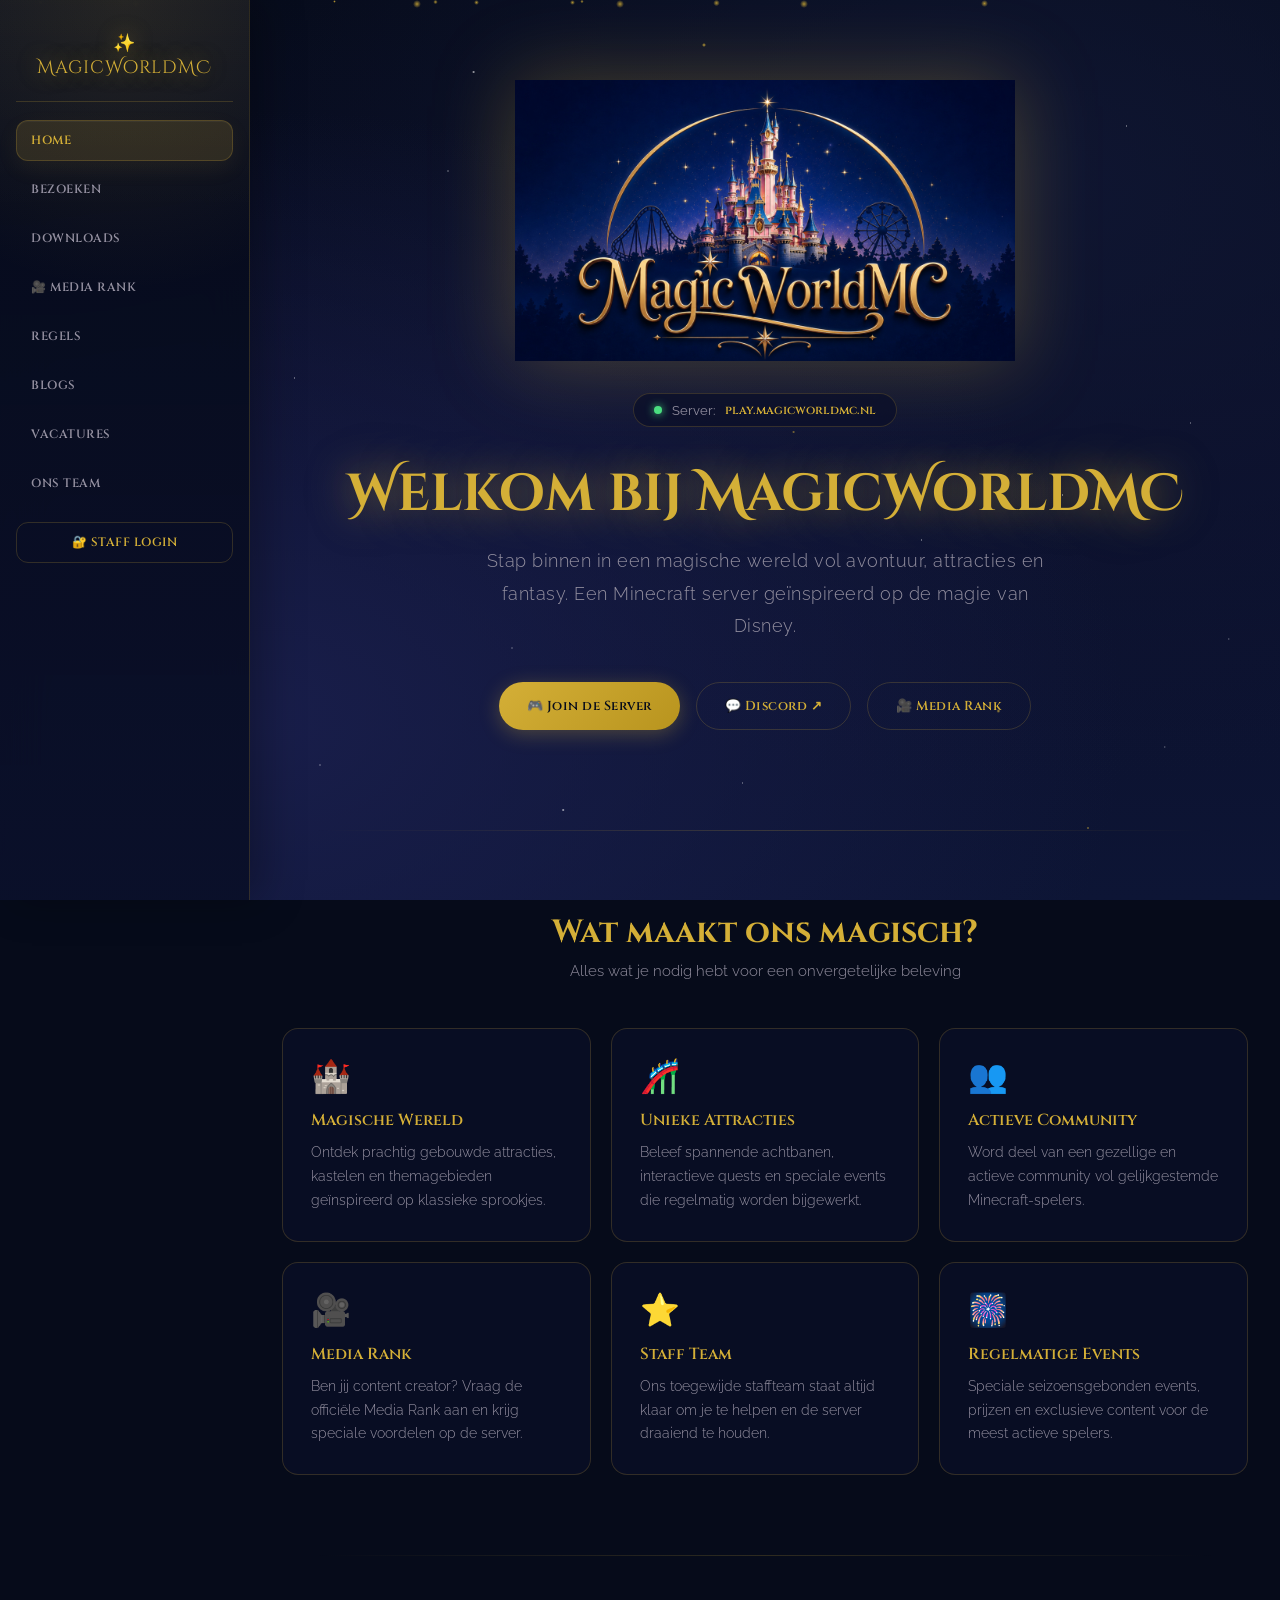
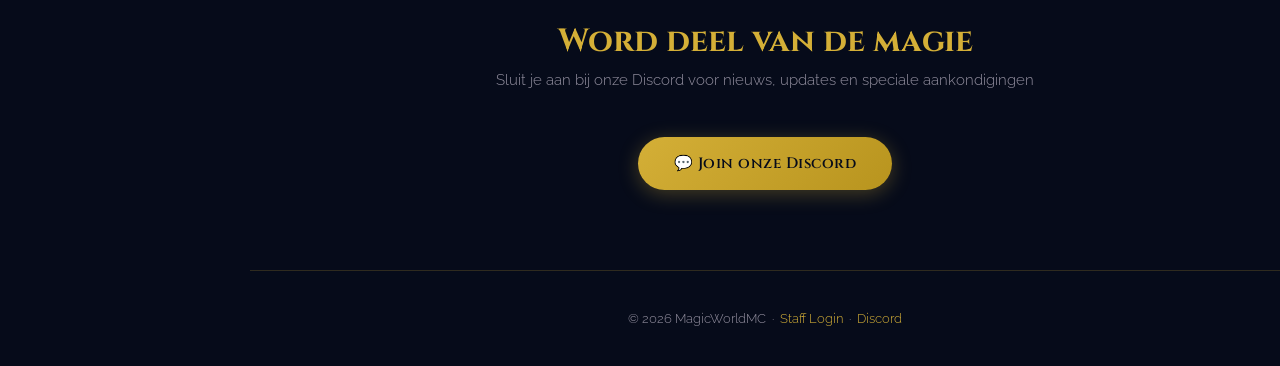
==== index.html @ 46f00611 "Add files via upload" ====
<!DOCTYPE html>
<html lang="nl">
<head>
<meta charset="UTF-8">
<meta name="viewport" content="width=device-width, initial-scale=1.0">
<title>MagicWorldMC | Home</title>
<link rel="preconnect" href="https://fonts.googleapis.com">
<link rel="preconnect" href="https://fonts.gstatic.com" crossorigin>
<link href="https://fonts.googleapis.com/css2?family=Cinzel:wght@400;600;700&family=Cinzel+Decorative:wght@700&family=Raleway:wght@300;400;500&display=swap" rel="stylesheet">
<link rel="stylesheet" href="style.css">
</head>
<body>

<div class="stars-bg"></div>

<!-- Sparkles -->
<div class="sparkle-container" id="sparkles"></div>

<!-- NAVBAR -->
<nav class="navbar">
  <div class="logo">✨ MagicWorldMC</div>
  <div class="menu-toggle" onclick="toggleMenu()">☰</div>
  <div class="nav-links" id="menu">
    <a href="index.html" class="active">Home</a>
    <a href="bezoeken.html">Bezoeken</a>
    <a href="downloads.html">Downloads</a>
    <a href="ranks.html">🎥 Media Rank</a>
    <a href="regels.html">Regels</a>
    <a href="blogs.html">Blogs</a>
    <a href="vacatures.html">Vacatures</a>
    <a href="team.html">Ons Team</a>
    <a href="login.html" class="nav-login">🔐 Staff Login</a>
  </div>
</nav>

<!-- HERO -->
<section class="hero">
  <img src="Ontwerp_zonder_titel__31_.jpg" alt="MagicWorldMC Logo" class="hero-logo" onerror="this.style.display='none'">

  <div class="server-badge">
    <div class="dot"></div>
    Server: <span class="ip">play.magicworldmc.nl</span>
  </div>

  <h1>Welkom bij MagicWorldMC</h1>
  <p>Stap binnen in een magische wereld vol avontuur, attracties en fantasy. Een Minecraft server geïnspireerd op de magie van Disney.</p>

  <div class="hero-btns">
    <a href="bezoeken.html" class="btn btn-primary">🎮 Join de Server</a>
    <a href="https://discord.gg/GzgAQgMwMc" target="_blank" class="btn btn-outline">💬 Discord ↗</a>
    <a href="ranks.html" class="btn btn-outline">🎥 Media Rank</a>
  </div>
</section>

<div class="divider"></div>

<!-- FEATURES SECTION -->
<section class="section">
  <p class="section-title">Wat maakt ons magisch?</p>
  <p class="section-sub">Alles wat je nodig hebt voor een onvergetelijke beleving</p>

  <div class="cards">
    <div class="card">
      <div class="card-icon">🏰</div>
      <h3>Magische Wereld</h3>
      <p>Ontdek prachtig gebouwde attracties, kastelen en themagebieden geïnspireerd op klassieke sprookjes.</p>
    </div>
    <div class="card">
      <div class="card-icon">🎢</div>
      <h3>Unieke Attracties</h3>
      <p>Beleef spannende achtbanen, interactieve quests en speciale events die regelmatig worden bijgewerkt.</p>
    </div>
    <div class="card">
      <div class="card-icon">👥</div>
      <h3>Actieve Community</h3>
      <p>Word deel van een gezellige en actieve community vol gelijkgestemde Minecraft-spelers.</p>
    </div>
    <div class="card">
      <div class="card-icon">🎥</div>
      <h3>Media Rank</h3>
      <p>Ben jij content creator? Vraag de officiële Media Rank aan en krijg speciale voordelen op de server.</p>
    </div>
    <div class="card">
      <div class="card-icon">⭐</div>
      <h3>Staff Team</h3>
      <p>Ons toegewijde staffteam staat altijd klaar om je te helpen en de server draaiend te houden.</p>
    </div>
    <div class="card">
      <div class="card-icon">🎆</div>
      <h3>Regelmatige Events</h3>
      <p>Speciale seizoensgebonden events, prijzen en exclusieve content voor de meest actieve spelers.</p>
    </div>
  </div>
</section>

<!-- DISCORD CTA -->
<div class="divider"></div>
<section class="section" style="text-align:center; padding-top: 64px; padding-bottom: 80px;">
  <p class="section-title">Word deel van de magie</p>
  <p class="section-sub">Sluit je aan bij onze Discord voor nieuws, updates en speciale aankondigingen</p>
  <a href="https://discord.gg/GzgAQgMwMc" target="_blank" class="btn btn-primary" style="font-size:15px; padding: 16px 36px;">
    💬 Join onze Discord
  </a>
</section>

<footer>
  <p>© 2026 MagicWorldMC &nbsp;·&nbsp; <a href="login.html">Staff Login</a> &nbsp;·&nbsp; <a href="https://discord.gg/GzgAQgMwMc" target="_blank">Discord</a></p>
</footer>

<script>
function toggleMenu() {
  document.getElementById('menu').classList.toggle('active');
}

// Sparkle generator
(function() {
  const container = document.getElementById('sparkles');
  for (let i = 0; i < 12; i++) {
    const s = document.createElement('div');
    s.className = 'sparkle';
    const size = Math.random() * 6 + 2;
    s.style.cssText = `
      width: ${size}px;
      height: ${size}px;
      left: ${Math.random() * 100}%;
      animation-duration: ${Math.random() * 12 + 8}s;
      animation-delay: ${Math.random() * 8}s;
    `;
    container.appendChild(s);
  }
})();
</script>
</body>
</html>
---- style.css ----
/* ===== RESET ===== */
*, *::before, *::after { margin: 0; padding: 0; box-sizing: border-box; }

/* ===== FONTS ===== */
@import url('https://fonts.googleapis.com/css2?family=Cinzel:wght@400;600;700&family=Cinzel+Decorative:wght@700&family=Raleway:wght@300;400;500&display=swap');

/* ===== ROOT TOKENS ===== */
:root {
  --gold: #d4af37;
  --gold-bright: #ffd700;
  --gold-dim: rgba(212,175,55,0.15);
  --dark-1: #060b1a;
  --dark-2: #0b0f2a;
  --dark-3: #111836;
  --glass: rgba(10,15,40,0.7);
  --glass-border: rgba(212,175,55,0.2);
  --text: #e8e4d8;
  --text-dim: #9490a0;
  --radius: 16px;
  --radius-sm: 8px;
  --transition: 0.3s cubic-bezier(.4,0,.2,1);
}

/* ===== BASE ===== */
html { scroll-behavior: smooth; }

body {
  font-family: 'Raleway', sans-serif;
  background: var(--dark-1);
  color: var(--text);
  min-height: 100vh;
  overflow-x: hidden;
}

/* ===== STARFIELD BACKGROUND ===== */
.stars-bg {
  position: fixed;
  inset: 0;
  z-index: 0;
  background:
    radial-gradient(ellipse at 20% 80%, rgba(26,31,77,0.9) 0%, transparent 60%),
    radial-gradient(ellipse at 80% 20%, rgba(17,24,54,0.8) 0%, transparent 60%),
    linear-gradient(180deg, var(--dark-1) 0%, var(--dark-2) 50%, #0d1535 100%);
  pointer-events: none;
}

/* Generated star dots */
.stars-bg::before {
  content: '';
  position: absolute;
  inset: 0;
  background-image:
    radial-gradient(1px 1px at 10% 15%, rgba(255,255,255,0.9) 0%, transparent 100%),
    radial-gradient(1px 1px at 23% 42%, rgba(255,255,255,0.7) 0%, transparent 100%),
    radial-gradient(1.5px 1.5px at 37% 8%, rgba(255,255,255,0.8) 0%, transparent 100%),
    radial-gradient(1px 1px at 51% 66%, rgba(255,255,255,0.6) 0%, transparent 100%),
    radial-gradient(1px 1px at 67% 31%, rgba(255,255,255,0.9) 0%, transparent 100%),
    radial-gradient(2px 2px at 78% 79%, rgba(212,175,55,0.8) 0%, transparent 100%),
    radial-gradient(1px 1px at 88% 14%, rgba(255,255,255,0.7) 0%, transparent 100%),
    radial-gradient(1px 1px at 5% 58%, rgba(255,255,255,0.5) 0%, transparent 100%),
    radial-gradient(1.5px 1.5px at 44% 90%, rgba(255,255,255,0.8) 0%, transparent 100%),
    radial-gradient(1px 1px at 93% 47%, rgba(255,255,255,0.6) 0%, transparent 100%),
    radial-gradient(1px 1px at 16% 74%, rgba(212,175,55,0.6) 0%, transparent 100%),
    radial-gradient(2px 2px at 60% 22%, rgba(255,255,255,0.9) 0%, transparent 100%),
    radial-gradient(1px 1px at 32% 53%, rgba(255,255,255,0.5) 0%, transparent 100%),
    radial-gradient(1px 1px at 72% 60%, rgba(255,255,255,0.7) 0%, transparent 100%),
    radial-gradient(1.5px 1.5px at 85% 92%, rgba(212,175,55,0.7) 0%, transparent 100%),
    radial-gradient(1px 1px at 48% 37%, rgba(255,255,255,0.8) 0%, transparent 100%),
    radial-gradient(1px 1px at 3% 28%, rgba(255,255,255,0.6) 0%, transparent 100%),
    radial-gradient(1px 1px at 96% 71%, rgba(255,255,255,0.5) 0%, transparent 100%),
    radial-gradient(2px 2px at 55% 5%, rgba(212,175,55,0.9) 0%, transparent 100%),
    radial-gradient(1px 1px at 25% 85%, rgba(255,255,255,0.7) 0%, transparent 100%);
  animation: twinkle 8s ease-in-out infinite alternate;
}

.stars-bg::after {
  content: '';
  position: absolute;
  inset: 0;
  background-image:
    radial-gradient(1px 1px at 18% 35%, rgba(255,255,255,0.8) 0%, transparent 100%),
    radial-gradient(1px 1px at 40% 72%, rgba(255,255,255,0.6) 0%, transparent 100%),
    radial-gradient(1.5px 1.5px at 62% 48%, rgba(212,175,55,0.7) 0%, transparent 100%),
    radial-gradient(1px 1px at 79% 10%, rgba(255,255,255,0.9) 0%, transparent 100%),
    radial-gradient(1px 1px at 91% 83%, rgba(255,255,255,0.5) 0%, transparent 100%),
    radial-gradient(2px 2px at 7% 91%, rgba(212,175,55,0.8) 0%, transparent 100%),
    radial-gradient(1px 1px at 35% 19%, rgba(255,255,255,0.7) 0%, transparent 100%),
    radial-gradient(1px 1px at 58% 87%, rgba(255,255,255,0.6) 0%, transparent 100%),
    radial-gradient(1px 1px at 83% 55%, rgba(255,255,255,0.8) 0%, transparent 100%),
    radial-gradient(1.5px 1.5px at 12% 67%, rgba(212,175,55,0.6) 0%, transparent 100%);
  animation: twinkle 12s ease-in-out infinite alternate-reverse;
}

@keyframes twinkle {
  0%   { opacity: 0.6; }
  50%  { opacity: 1; }
  100% { opacity: 0.4; }
}

/* ===== NAVBAR ===== */
.navbar {
  position: sticky;
  top: 0;
  z-index: 100;
  display: flex;
  justify-content: space-between;
  align-items: center;
  padding: 0 24px;
  height: 64px;
  background: rgba(6,11,26,0.85);
  backdrop-filter: blur(20px);
  border-bottom: 1px solid var(--glass-border);
}

.logo {
  font-family: 'Cinzel Decorative', serif;
  font-size: 18px;
  color: var(--gold);
  text-shadow: 0 0 20px rgba(212,175,55,0.5);
  letter-spacing: 1px;
  white-space: nowrap;
}

.nav-links {
  display: flex;
  gap: 4px;
  align-items: center;
}

.nav-links a {
  color: var(--text-dim);
  text-decoration: none;
  font-family: 'Cinzel', serif;
  font-size: 11px;
  font-weight: 600;
  letter-spacing: 0.5px;
  text-transform: uppercase;
  padding: 6px 10px;
  border-radius: var(--radius-sm);
  transition: var(--transition);
}

.nav-links a:hover,
.nav-links a.active {
  color: var(--gold);
  background: var(--gold-dim);
}

.nav-links a.nav-login {
  color: var(--gold);
  border: 1px solid var(--glass-border);
  margin-left: 8px;
}

.nav-links a.nav-login:hover {
  background: var(--gold);
  color: var(--dark-1);
  border-color: var(--gold);
}

.menu-toggle {
  display: none;
  font-size: 22px;
  color: var(--gold);
  cursor: pointer;
  padding: 4px 8px;
  border-radius: var(--radius-sm);
  transition: var(--transition);
}

.menu-toggle:hover { background: var(--gold-dim); }

/* ===== RESPONSIVE MENU ===== */
@media (max-width: 900px) {
  .menu-toggle { display: block; }
  .nav-links {
    display: none;
    position: absolute;
    top: 64px;
    right: 0;
    left: 0;
    background: rgba(6,11,26,0.97);
    backdrop-filter: blur(20px);
    flex-direction: column;
    padding: 16px;
    border-bottom: 1px solid var(--glass-border);
    gap: 4px;
  }
  .nav-links.active { display: flex; }
  .nav-links a { width: 100%; padding: 10px 14px; }
  .nav-links a.nav-login { margin-left: 0; }
}

/* ===== HERO ===== */
.hero {
  position: relative;
  z-index: 1;
  display: flex;
  flex-direction: column;
  align-items: center;
  justify-content: center;
  text-align: center;
  padding: 80px 24px 100px;
  min-height: 85vh;
}

.hero-logo {
  width: min(500px, 90vw);
  margin-bottom: 32px;
  filter: drop-shadow(0 0 40px rgba(212,175,55,0.3));
  animation: heroFloat 5s ease-in-out infinite;
}

@keyframes heroFloat {
  0%,100% { transform: translateY(0); }
  50%      { transform: translateY(-12px); }
}

.hero h1 {
  font-family: 'Cinzel Decorative', serif;
  font-size: clamp(28px, 5vw, 52px);
  color: var(--gold);
  text-shadow: 0 0 40px rgba(212,175,55,0.6), 0 0 80px rgba(212,175,55,0.2);
  margin-bottom: 16px;
  animation: glow 3s ease-in-out infinite alternate;
}

@keyframes glow {
  from { text-shadow: 0 0 20px rgba(212,175,55,0.4); }
  to   { text-shadow: 0 0 50px rgba(212,175,55,0.9), 0 0 100px rgba(212,175,55,0.3); }
}

.hero p {
  font-size: clamp(15px, 2vw, 18px);
  color: var(--text-dim);
  max-width: 580px;
  line-height: 1.8;
  margin-bottom: 40px;
  font-weight: 300;
  letter-spacing: 0.5px;
}

.hero-btns {
  display: flex;
  flex-wrap: wrap;
  gap: 16px;
  justify-content: center;
}

/* ===== SERVER INFO BADGE ===== */
.server-badge {
  display: inline-flex;
  align-items: center;
  gap: 10px;
  background: var(--glass);
  border: 1px solid var(--glass-border);
  border-radius: 50px;
  padding: 8px 20px;
  font-size: 13px;
  color: var(--text-dim);
  margin-bottom: 32px;
  backdrop-filter: blur(10px);
}

.server-badge .dot {
  width: 8px;
  height: 8px;
  border-radius: 50%;
  background: #4ade80;
  box-shadow: 0 0 8px #4ade80;
  animation: pulse 2s infinite;
}

@keyframes pulse {
  0%,100% { opacity: 1; }
  50%      { opacity: 0.4; }
}

.server-badge .ip {
  color: var(--gold);
  font-family: 'Cinzel', serif;
  font-size: 12px;
  font-weight: 600;
}

/* ===== BUTTONS ===== */
.btn {
  display: inline-flex;
  align-items: center;
  gap: 8px;
  padding: 14px 28px;
  border-radius: 50px;
  font-family: 'Cinzel', serif;
  font-size: 13px;
  font-weight: 600;
  letter-spacing: 0.5px;
  text-decoration: none;
  cursor: pointer;
  border: none;
  transition: var(--transition);
}

.btn-primary {
  background: linear-gradient(135deg, var(--gold), #b8941e);
  color: var(--dark-1);
  box-shadow: 0 4px 20px rgba(212,175,55,0.3);
}

.btn-primary:hover {
  transform: translateY(-2px);
  box-shadow: 0 8px 30px rgba(212,175,55,0.5);
  background: linear-gradient(135deg, var(--gold-bright), var(--gold));
}

.btn-outline {
  background: transparent;
  color: var(--gold);
  border: 1.5px solid var(--glass-border);
}

.btn-outline:hover {
  border-color: var(--gold);
  background: var(--gold-dim);
  transform: translateY(-2px);
}

/* ===== SECTIONS ===== */
.section {
  position: relative;
  z-index: 1;
  padding: 80px 24px;
  max-width: 1100px;
  margin: 0 auto;
}

.section-title {
  font-family: 'Cinzel', serif;
  font-size: clamp(22px, 3vw, 32px);
  color: var(--gold);
  text-align: center;
  margin-bottom: 8px;
  font-weight: 700;
}

.section-sub {
  text-align: center;
  color: var(--text-dim);
  font-size: 15px;
  margin-bottom: 48px;
  font-weight: 300;
}

/* ===== CARDS ===== */
.cards {
  display: grid;
  grid-template-columns: repeat(auto-fit, minmax(260px, 1fr));
  gap: 20px;
}

.card {
  background: var(--glass);
  border: 1px solid var(--glass-border);
  border-radius: var(--radius);
  padding: 28px;
  transition: var(--transition);
  backdrop-filter: blur(10px);
}

.card:hover {
  border-color: rgba(212,175,55,0.4);
  box-shadow: 0 8px 32px rgba(212,175,55,0.1);
  transform: translateY(-4px);
}

.card-icon {
  font-size: 32px;
  margin-bottom: 14px;
}

.card h3 {
  font-family: 'Cinzel', serif;
  font-size: 16px;
  color: var(--gold);
  margin-bottom: 10px;
  font-weight: 600;
}

.card p {
  color: var(--text-dim);
  font-size: 14px;
  line-height: 1.7;
  font-weight: 300;
}

/* ===== DIVIDER ===== */
.divider {
  position: relative;
  z-index: 1;
  text-align: center;
  padding: 0 24px;
}

.divider::before {
  content: '';
  display: block;
  height: 1px;
  background: linear-gradient(90deg, transparent, var(--glass-border), transparent);
  margin: 0 auto;
  max-width: 900px;
}

/* ===== FOOTER ===== */
footer {
  position: relative;
  z-index: 1;
  text-align: center;
  padding: 40px 24px;
  border-top: 1px solid var(--glass-border);
  color: var(--text-dim);
  font-size: 13px;
  font-weight: 300;
}

footer a { color: var(--gold); text-decoration: none; }

/* ===== PAGE HEADER (inner pages) ===== */
.page-header {
  position: relative;
  z-index: 1;
  text-align: center;
  padding: 72px 24px 48px;
}

.page-header h1 {
  font-family: 'Cinzel', serif;
  font-size: clamp(26px, 4vw, 42px);
  color: var(--gold);
  margin-bottom: 12px;
  animation: glow 3s ease-in-out infinite alternate;
}

.page-header p {
  color: var(--text-dim);
  max-width: 600px;
  margin: 0 auto;
  line-height: 1.8;
  font-weight: 300;
}

/* ===== FORMS ===== */
.form-wrapper {
  background: var(--glass);
  border: 1px solid var(--glass-border);
  border-radius: var(--radius);
  padding: 40px;
  max-width: 700px;
  margin: 0 auto;
  backdrop-filter: blur(10px);
}

.form-group {
  margin-bottom: 22px;
}

.form-group label {
  display: block;
  font-family: 'Cinzel', serif;
  font-size: 12px;
  font-weight: 600;
  letter-spacing: 0.5px;
  color: var(--gold);
  margin-bottom: 8px;
  text-transform: uppercase;
}

.form-group label .req {
  color: #f87171;
  margin-left: 4px;
}

.form-group input,
.form-group select,
.form-group textarea {
  width: 100%;
  background: rgba(255,255,255,0.04);
  border: 1px solid var(--glass-border);
  border-radius: var(--radius-sm);
  padding: 12px 16px;
  color: var(--text);
  font-family: 'Raleway', sans-serif;
  font-size: 14px;
  transition: var(--transition);
  outline: none;
  -webkit-appearance: none;
}

.form-group input:focus,
.form-group select:focus,
.form-group textarea:focus {
  border-color: var(--gold);
  background: rgba(212,175,55,0.05);
  box-shadow: 0 0 0 3px rgba(212,175,55,0.1);
}

.form-group select option { background: var(--dark-2); color: white; }

.form-group textarea { resize: vertical; min-height: 120px; }

.form-section-title {
  font-family: 'Cinzel', serif;
  font-size: 14px;
  color: var(--gold);
  border-bottom: 1px solid var(--glass-border);
  padding-bottom: 10px;
  margin: 32px 0 20px;
  font-weight: 600;
}

.form-note {
  background: rgba(212,175,55,0.07);
  border-left: 3px solid var(--gold);
  border-radius: 0 var(--radius-sm) var(--radius-sm) 0;
  padding: 14px 18px;
  font-size: 13px;
  color: var(--text-dim);
  margin-bottom: 24px;
  line-height: 1.7;
}

.form-submit {
  text-align: center;
  margin-top: 32px;
}

/* Alert / success */
.alert {
  padding: 14px 20px;
  border-radius: var(--radius-sm);
  font-size: 14px;
  margin-bottom: 20px;
  display: none;
}

.alert.success {
  background: rgba(74,222,128,0.1);
  border: 1px solid rgba(74,222,128,0.3);
  color: #4ade80;
  display: block;
}

.alert.error {
  background: rgba(248,113,113,0.1);
  border: 1px solid rgba(248,113,113,0.3);
  color: #f87171;
  display: block;
}

/* ===== LOGIN PAGE ===== */
.login-page-wrapper {
  position: relative;
  z-index: 1;
  min-height: calc(100vh - 64px);
  display: flex;
  align-items: center;
  justify-content: center;
  padding: 40px 20px;
}

.login-box {
  background: var(--glass);
  border: 1px solid var(--glass-border);
  border-radius: var(--radius);
  padding: 48px 40px;
  width: 100%;
  max-width: 400px;
  backdrop-filter: blur(20px);
  text-align: center;
}

.login-box h2 {
  font-family: 'Cinzel Decorative', serif;
  font-size: 20px;
  color: var(--gold);
  margin-bottom: 8px;
  animation: glow 3s ease-in-out infinite alternate;
}

.login-box p {
  color: var(--text-dim);
  font-size: 13px;
  margin-bottom: 32px;
  font-weight: 300;
}

/* ===== DASHBOARD ===== */
.dashboard-wrapper {
  position: relative;
  z-index: 1;
  padding: 32px 24px;
  max-width: 1100px;
  margin: 0 auto;
}

.dashboard-header {
  display: flex;
  justify-content: space-between;
  align-items: center;
  margin-bottom: 32px;
  flex-wrap: wrap;
  gap: 16px;
}

.dashboard-title {
  font-family: 'Cinzel', serif;
  font-size: 24px;
  color: var(--gold);
  font-weight: 700;
}

.stat-grid {
  display: grid;
  grid-template-columns: repeat(auto-fit, minmax(200px, 1fr));
  gap: 16px;
  margin-bottom: 32px;
}

.stat-card {
  background: var(--glass);
  border: 1px solid var(--glass-border);
  border-radius: var(--radius);
  padding: 24px;
  text-align: center;
  backdrop-filter: blur(10px);
}

.stat-card .stat-num {
  font-family: 'Cinzel', serif;
  font-size: 36px;
  color: var(--gold);
  font-weight: 700;
}

.stat-card .stat-label {
  font-size: 12px;
  color: var(--text-dim);
  text-transform: uppercase;
  letter-spacing: 1px;
  margin-top: 4px;
}

.applications-table-wrap {
  background: var(--glass);
  border: 1px solid var(--glass-border);
  border-radius: var(--radius);
  overflow: hidden;
  backdrop-filter: blur(10px);
}

.table-head {
  display: flex;
  justify-content: space-between;
  align-items: center;
  padding: 20px 24px;
  border-bottom: 1px solid var(--glass-border);
  flex-wrap: wrap;
  gap: 12px;
}

.table-head h3 {
  font-family: 'Cinzel', serif;
  font-size: 16px;
  color: var(--gold);
  font-weight: 600;
}

.filter-tabs {
  display: flex;
  gap: 8px;
}

.filter-tab {
  padding: 6px 14px;
  border-radius: 50px;
  font-size: 12px;
  font-family: 'Cinzel', serif;
  font-weight: 600;
  cursor: pointer;
  border: 1px solid var(--glass-border);
  background: transparent;
  color: var(--text-dim);
  transition: var(--transition);
}

.filter-tab.active,
.filter-tab:hover {
  background: var(--gold-dim);
  color: var(--gold);
  border-color: rgba(212,175,55,0.3);
}

.application-row {
  padding: 20px 24px;
  border-bottom: 1px solid rgba(212,175,55,0.06);
  transition: var(--transition);
}

.application-row:last-child { border-bottom: none; }
.application-row:hover { background: rgba(212,175,55,0.03); }

.app-row-top {
  display: flex;
  justify-content: space-between;
  align-items: flex-start;
  gap: 16px;
  flex-wrap: wrap;
}

.app-name {
  font-family: 'Cinzel', serif;
  font-size: 15px;
  color: var(--text);
  font-weight: 600;
}

.app-mc {
  font-size: 12px;
  color: var(--gold);
  margin-top: 2px;
}

.app-date {
  font-size: 11px;
  color: var(--text-dim);
  white-space: nowrap;
}

.app-row-meta {
  display: flex;
  gap: 20px;
  margin-top: 8px;
  flex-wrap: wrap;
}

.app-meta-item {
  font-size: 12px;
  color: var(--text-dim);
}

.app-meta-item span {
  color: var(--text);
  font-weight: 500;
}

.app-platform {
  display: inline-flex;
  align-items: center;
  gap: 4px;
  background: var(--gold-dim);
  color: var(--gold);
  padding: 2px 10px;
  border-radius: 50px;
  font-size: 11px;
  font-weight: 600;
}

.app-motivatie {
  margin-top: 10px;
  font-size: 13px;
  color: var(--text-dim);
  line-height: 1.7;
  border-left: 2px solid var(--glass-border);
  padding-left: 12px;
}

.app-actions {
  display: flex;
  gap: 8px;
  margin-top: 14px;
  flex-wrap: wrap;
}

.badge {
  display: inline-flex;
  align-items: center;
  gap: 4px;
  padding: 4px 12px;
  border-radius: 50px;
  font-size: 11px;
  font-weight: 600;
  font-family: 'Cinzel', serif;
}

.badge-pending  { background: rgba(251,191,36,0.15); color: #fbbf24; border: 1px solid rgba(251,191,36,0.3); }
.badge-approved { background: rgba(74,222,128,0.15); color: #4ade80; border: 1px solid rgba(74,222,128,0.3); }
.badge-rejected { background: rgba(248,113,113,0.15); color: #f87171; border: 1px solid rgba(248,113,113,0.3); }

.btn-sm {
  padding: 6px 14px;
  border-radius: 50px;
  font-size: 11px;
  font-family: 'Cinzel', serif;
  font-weight: 600;
  cursor: pointer;
  border: 1px solid;
  transition: var(--transition);
}

.btn-approve {
  border-color: rgba(74,222,128,0.3);
  color: #4ade80;
  background: rgba(74,222,128,0.1);
}
.btn-approve:hover { background: rgba(74,222,128,0.2); }

.btn-reject {
  border-color: rgba(248,113,113,0.3);
  color: #f87171;
  background: rgba(248,113,113,0.1);
}
.btn-reject:hover { background: rgba(248,113,113,0.2); }

.empty-state {
  padding: 60px 24px;
  text-align: center;
  color: var(--text-dim);
  font-size: 14px;
}

/* ===== INFO BOX (ranks page) ===== */
.info-box {
  background: var(--glass);
  border: 1px solid var(--glass-border);
  border-radius: var(--radius);
  padding: 32px;
  margin-bottom: 20px;
  backdrop-filter: blur(10px);
  transition: var(--transition);
}

.info-box:hover {
  border-color: rgba(212,175,55,0.35);
  box-shadow: 0 8px 32px rgba(212,175,55,0.08);
}

.info-box h2 {
  font-family: 'Cinzel', serif;
  font-size: 18px;
  color: var(--gold);
  margin-bottom: 16px;
  font-weight: 600;
}

.info-box ul {
  list-style: none;
  padding: 0;
}

.info-box ul li {
  padding: 6px 0;
  font-size: 14px;
  color: var(--text-dim);
  border-bottom: 1px solid rgba(255,255,255,0.04);
  display: flex;
  align-items: flex-start;
  gap: 10px;
}

.info-box ul li:last-child { border-bottom: none; }

/* ===== BEZOEKEN PAGE ===== */
.info-highlight {
  text-align: center;
  background: linear-gradient(135deg, rgba(212,175,55,0.08), rgba(212,175,55,0.02));
  border: 1px solid var(--glass-border);
  border-radius: var(--radius);
  padding: 40px;
  margin-bottom: 32px;
}

.info-highlight .ip-display {
  font-family: 'Cinzel Decorative', serif;
  font-size: clamp(22px, 4vw, 36px);
  color: var(--gold);
  letter-spacing: 2px;
  margin: 12px 0;
  text-shadow: 0 0 30px rgba(212,175,55,0.4);
}

.copy-btn {
  display: inline-flex;
  align-items: center;
  gap: 6px;
  padding: 8px 18px;
  background: var(--gold-dim);
  border: 1px solid var(--glass-border);
  border-radius: 50px;
  color: var(--gold);
  font-size: 12px;
  font-family: 'Cinzel', serif;
  font-weight: 600;
  cursor: pointer;
  transition: var(--transition);
  margin-top: 10px;
}

.copy-btn:hover { background: rgba(212,175,55,0.2); }

/* ===== LOADING SPINNER ===== */
.spinner {
  display: inline-block;
  width: 16px;
  height: 16px;
  border: 2px solid rgba(212,175,55,0.3);
  border-top-color: var(--gold);
  border-radius: 50%;
  animation: spin 0.7s linear infinite;
  vertical-align: middle;
  margin-right: 6px;
}

@keyframes spin { to { transform: rotate(360deg); } }

/* ===== SPARKLE FLOATING ELEMENTS ===== */
.sparkle-container {
  position: fixed;
  inset: 0;
  z-index: 0;
  pointer-events: none;
  overflow: hidden;
}

.sparkle {
  position: absolute;
  border-radius: 50%;
  background: radial-gradient(circle, rgba(212,175,55,0.8) 0%, transparent 70%);
  animation: floatSparkle linear infinite;
}

@keyframes floatSparkle {
  0%   { transform: translateY(100vh) scale(0); opacity: 0; }
  10%  { opacity: 1; }
  90%  { opacity: 0.6; }
  100% { transform: translateY(-10vh) scale(1); opacity: 0; }
}

/* ===== UTILITY ===== */
.text-gold { color: var(--gold); }
.mt-8  { margin-top: 8px; }
.mt-16 { margin-top: 16px; }
.mt-32 { margin-top: 32px; }
.hidden { display: none !important; }

/* ===== SIDEBAR NAVIGATION OVERRIDE ===== */
/* Zet de navigatie links als zijbalk in plaats van bovenaan. */
body {
  padding-left: 250px;
}

.navbar {
  position: fixed;
  top: 0;
  left: 0;
  bottom: 0;
  width: 250px;
  height: 100vh;
  z-index: 100;
  display: flex;
  flex-direction: column;
  justify-content: flex-start;
  align-items: stretch;
  gap: 18px;
  padding: 22px 16px;
  background: linear-gradient(180deg, rgba(6,11,26,0.96), rgba(10,15,40,0.92));
  backdrop-filter: blur(22px);
  border-right: 1px solid var(--glass-border);
  border-bottom: none;
  box-shadow: 12px 0 40px rgba(0,0,0,0.28);
  overflow-y: auto;
  overflow-x: hidden;
}

.navbar::before {
  content: '';
  position: absolute;
  inset: 0;
  background:
    radial-gradient(circle at 50% 0%, rgba(212,175,55,0.12), transparent 32%),
    linear-gradient(180deg, rgba(255,255,255,0.03), transparent 24%);
  pointer-events: none;
}

.navbar > * {
  position: relative;
  z-index: 1;
}

.logo {
  display: block;
  width: 100%;
  padding: 10px 8px 20px;
  text-align: center;
  line-height: 1.35;
  white-space: normal;
  border-bottom: 1px solid var(--glass-border);
}

.nav-links {
  display: flex;
  flex-direction: column;
  align-items: stretch;
  width: 100%;
  gap: 8px;
}

.nav-links a {
  width: 100%;
  padding: 12px 14px;
  border-radius: 12px;
  font-size: 12px;
  line-height: 1.25;
  border: 1px solid transparent;
}

.nav-links a:hover,
.nav-links a.active {
  border-color: rgba(212,175,55,0.22);
  box-shadow: inset 0 1px 0 rgba(255,255,255,0.04), 0 8px 22px rgba(212,175,55,0.07);
}

.nav-links a.nav-login {
  margin-left: 0;
  margin-top: 10px;
  text-align: center;
  border-color: var(--glass-border);
}

.menu-toggle {
  display: none;
}

/* Meer ademruimte bij de content nu de navigatie links staat */
.page-header,
.hero,
.section,
.dashboard-wrapper,
.login-page-wrapper,
footer {
  padding-left: 32px;
  padding-right: 32px;
}

@media (max-width: 900px) {
  body {
    padding-left: 74px;
  }

  .navbar {
    width: 74px;
    padding: 18px 10px;
    transition: width 0.3s cubic-bezier(.4,0,.2,1), box-shadow 0.3s ease;
  }

  .navbar:has(.nav-links.active) {
    width: min(270px, 86vw);
    box-shadow: 16px 0 50px rgba(0,0,0,0.44);
  }

  .logo {
    font-size: 0;
    padding: 8px 0 16px;
  }

  .logo::before {
    content: '✨';
    font-size: 25px;
  }

  .navbar:has(.nav-links.active) .logo {
    font-size: 17px;
    padding: 10px 8px 20px;
  }

  .navbar:has(.nav-links.active) .logo::before {
    content: '';
    font-size: 0;
  }

  .menu-toggle {
    display: flex;
    align-items: center;
    justify-content: center;
    width: 48px;
    height: 44px;
    margin: 0 auto;
    border: 1px solid var(--glass-border);
    background: rgba(212,175,55,0.08);
  }

  .nav-links {
    display: flex;
    position: static;
    inset: auto;
    background: transparent;
    backdrop-filter: none;
    padding: 0;
    border-bottom: none;
    gap: 8px;
  }

  .nav-links a {
    min-height: 44px;
    padding: 12px 0;
    text-align: center;
    white-space: nowrap;
    overflow: hidden;
    color: transparent;
  }

  .nav-links a::first-letter {
    color: var(--text-dim);
  }

  .nav-links a.active::first-letter,
  .nav-links a:hover::first-letter {
    color: var(--gold);
  }

  .navbar:has(.nav-links.active) .nav-links a {
    padding: 12px 14px;
    text-align: left;
    color: var(--text-dim);
  }

  .navbar:has(.nav-links.active) .nav-links a:hover,
  .navbar:has(.nav-links.active) .nav-links a.active {
    color: var(--gold);
  }

  .navbar:has(.nav-links.active) .nav-links a.nav-login {
    text-align: center;
  }

  .page-header,
  .hero,
  .section,
  .dashboard-wrapper,
  .login-page-wrapper,
  footer {
    padding-left: 24px;
    padding-right: 24px;
  }
}

@media (max-width: 520px) {
  body {
    padding-left: 64px;
  }

  .navbar {
    width: 64px;
    padding-left: 8px;
    padding-right: 8px;
  }

  .menu-toggle {
    width: 44px;
  }

  .navbar:has(.nav-links.active) {
    width: min(265px, 88vw);
  }
}
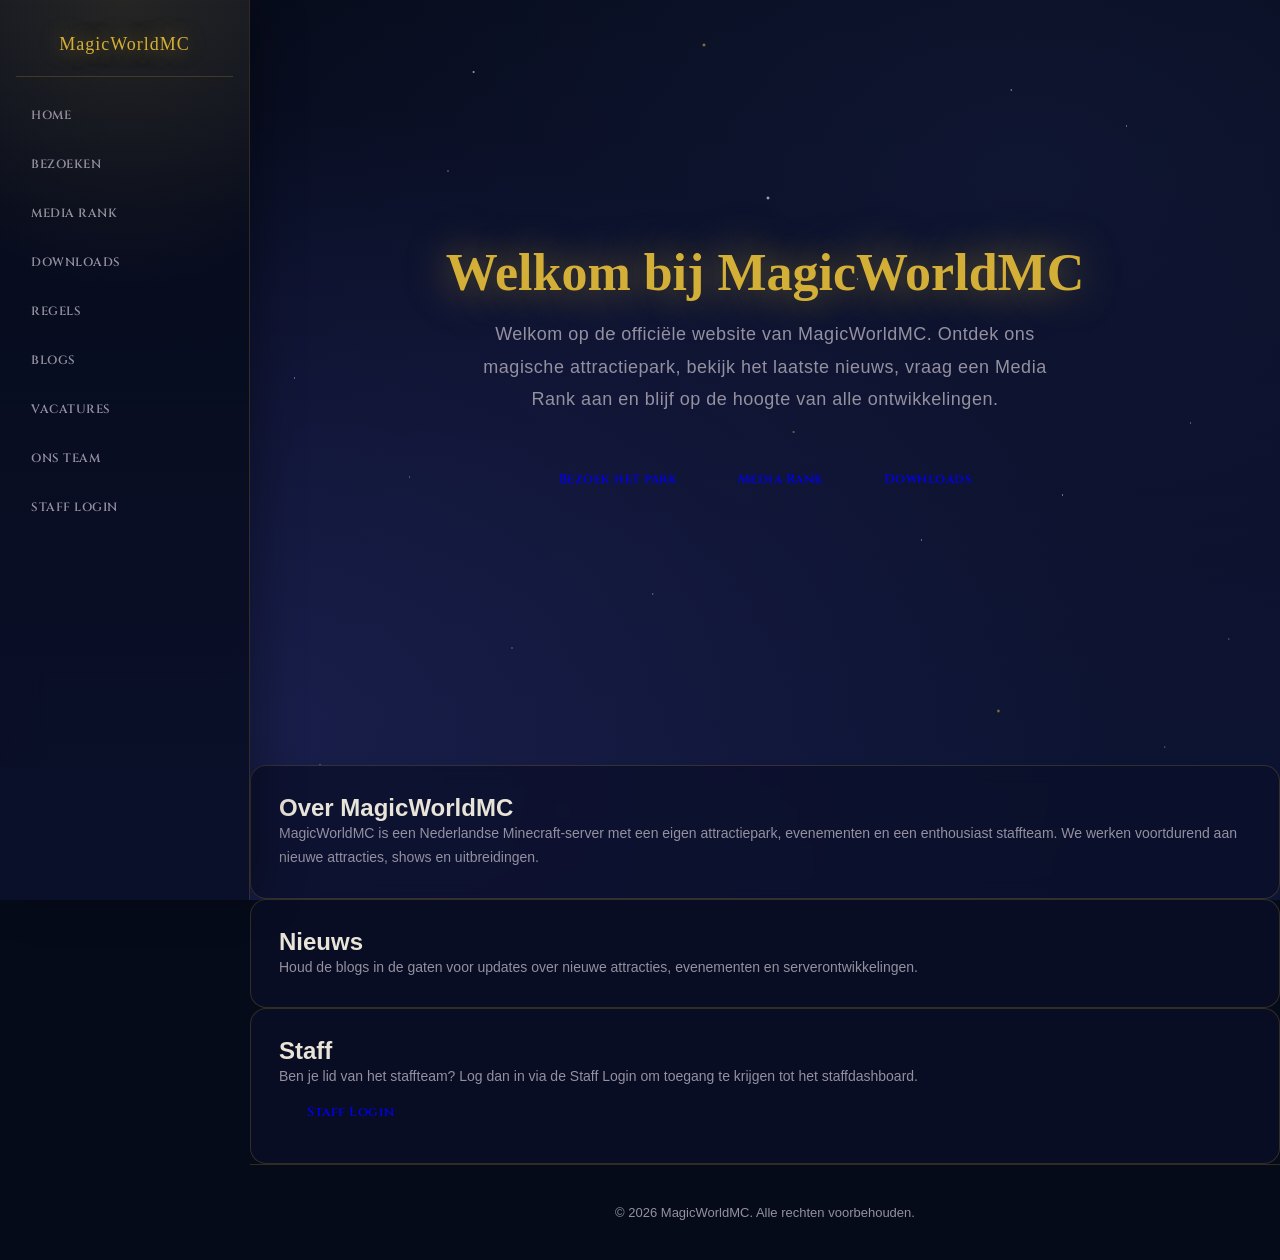
==== commit 15baa132: "Revise index.html for improved layout and content Updated the HTML structure and content for the Mag" ====
--- a/index.html
+++ b/index.html
@@ -1,134 +1,103 @@
 <!DOCTYPE html>
 <html lang="nl">
 <head>
-<meta charset="UTF-8">
-<meta name="viewport" content="width=device-width, initial-scale=1.0">
-<title>MagicWorldMC | Home</title>
-<link rel="preconnect" href="https://fonts.googleapis.com">
-<link rel="preconnect" href="https://fonts.gstatic.com" crossorigin>
-<link href="https://fonts.googleapis.com/css2?family=Cinzel:wght@400;600;700&family=Cinzel+Decorative:wght@700&family=Raleway:wght@300;400;500&display=swap" rel="stylesheet">
-<link rel="stylesheet" href="style.css">
+    <meta charset="UTF-8">
+    <meta name="viewport" content="width=device-width, initial-scale=1.0">
+    <title>MagicWorldMC | Home</title>
+
+    <link rel="stylesheet" href="style.css">
+    <link href="https://fonts.googleapis.com/css2?family=Cinzel:wght@600&display=swap" rel="stylesheet">
 </head>
+
 <body>
 
 <div class="stars-bg"></div>
 
-<!-- Sparkles -->
-<div class="sparkle-container" id="sparkles"></div>
+<header class="navbar">
 
-<!-- NAVBAR -->
-<nav class="navbar">
-  <div class="logo">✨ MagicWorldMC</div>
-  <div class="menu-toggle" onclick="toggleMenu()">☰</div>
-  <div class="nav-links" id="menu">
-    <a href="index.html" class="active">Home</a>
-    <a href="bezoeken.html">Bezoeken</a>
-    <a href="downloads.html">Downloads</a>
-    <a href="ranks.html">🎥 Media Rank</a>
-    <a href="regels.html">Regels</a>
-    <a href="blogs.html">Blogs</a>
-    <a href="vacatures.html">Vacatures</a>
-    <a href="team.html">Ons Team</a>
-    <a href="login.html" class="nav-login">🔐 Staff Login</a>
-  </div>
-</nav>
+    <div class="logo">
+        MagicWorldMC
+    </div>
 
-<!-- HERO -->
+    <div class="menu-toggle" onclick="toggleMenu()">
+        ☰
+    </div>
+
+    <nav class="nav-links" id="menu">
+        <a href="index.html">Home</a>
+        <a href="bezoeken.html">Bezoeken</a>
+        <a href="ranks.html">Media Rank</a>
+        <a href="downloads.html">Downloads</a>
+        <a href="regels.html">Regels</a>
+        <a href="blogs.html">Blogs</a>
+        <a href="vacatures.html">Vacatures</a>
+        <a href="team.html">Ons Team</a>
+        <a href="login.html">Staff Login</a>
+    </nav>
+
+</header>
+
 <section class="hero">
-  <img src="Ontwerp_zonder_titel__31_.jpg" alt="MagicWorldMC Logo" class="hero-logo" onerror="this.style.display='none'">
 
-  <div class="server-badge">
-    <div class="dot"></div>
-    Server: <span class="ip">play.magicworldmc.nl</span>
-  </div>
+    <h1>Welkom bij MagicWorldMC</h1>
 
-  <h1>Welkom bij MagicWorldMC</h1>
-  <p>Stap binnen in een magische wereld vol avontuur, attracties en fantasy. Een Minecraft server geïnspireerd op de magie van Disney.</p>
+    <p>
+        Welkom op de officiële website van MagicWorldMC.
+        Ontdek ons magische attractiepark, bekijk het laatste nieuws,
+        vraag een Media Rank aan en blijf op de hoogte van alle ontwikkelingen.
+    </p>
 
-  <div class="hero-btns">
-    <a href="bezoeken.html" class="btn btn-primary">🎮 Join de Server</a>
-    <a href="https://discord.gg/GzgAQgMwMc" target="_blank" class="btn btn-outline">💬 Discord ↗</a>
-    <a href="ranks.html" class="btn btn-outline">🎥 Media Rank</a>
-  </div>
+    <div class="hero-buttons">
+        <a class="btn" href="bezoeken.html">Bezoek het park</a>
+        <a class="btn" href="ranks.html">Media Rank</a>
+        <a class="btn" href="downloads.html">Downloads</a>
+    </div>
+
 </section>
 
-<div class="divider"></div>
+<section class="info">
 
-<!-- FEATURES SECTION -->
-<section class="section">
-  <p class="section-title">Wat maakt ons magisch?</p>
-  <p class="section-sub">Alles wat je nodig hebt voor een onvergetelijke beleving</p>
+    <div class="card">
+        <h2>Over MagicWorldMC</h2>
 
-  <div class="cards">
+        <p>
+            MagicWorldMC is een Nederlandse Minecraft-server met een eigen
+            attractiepark, evenementen en een enthousiast staffteam.
+            We werken voortdurend aan nieuwe attracties, shows en uitbreidingen.
+        </p>
+    </div>
+
     <div class="card">
-      <div class="card-icon">🏰</div>
-      <h3>Magische Wereld</h3>
-      <p>Ontdek prachtig gebouwde attracties, kastelen en themagebieden geïnspireerd op klassieke sprookjes.</p>
+        <h2>Nieuws</h2>
+
+        <p>
+            Houd de blogs in de gaten voor updates over nieuwe attracties,
+            evenementen en serverontwikkelingen.
+        </p>
     </div>
+
     <div class="card">
-      <div class="card-icon">🎢</div>
-      <h3>Unieke Attracties</h3>
-      <p>Beleef spannende achtbanen, interactieve quests en speciale events die regelmatig worden bijgewerkt.</p>
+        <h2>Staff</h2>
+
+        <p>
+            Ben je lid van het staffteam? Log dan in via de Staff Login om
+            toegang te krijgen tot het staffdashboard.
+        </p>
+
+        <a class="btn" href="login.html">Staff Login</a>
     </div>
-    <div class="card">
-      <div class="card-icon">👥</div>
-      <h3>Actieve Community</h3>
-      <p>Word deel van een gezellige en actieve community vol gelijkgestemde Minecraft-spelers.</p>
-    </div>
-    <div class="card">
-      <div class="card-icon">🎥</div>
-      <h3>Media Rank</h3>
-      <p>Ben jij content creator? Vraag de officiële Media Rank aan en krijg speciale voordelen op de server.</p>
-    </div>
-    <div class="card">
-      <div class="card-icon">⭐</div>
-      <h3>Staff Team</h3>
-      <p>Ons toegewijde staffteam staat altijd klaar om je te helpen en de server draaiend te houden.</p>
-    </div>
-    <div class="card">
-      <div class="card-icon">🎆</div>
-      <h3>Regelmatige Events</h3>
-      <p>Speciale seizoensgebonden events, prijzen en exclusieve content voor de meest actieve spelers.</p>
-    </div>
-  </div>
+
 </section>
 
-<!-- DISCORD CTA -->
-<div class="divider"></div>
-<section class="section" style="text-align:center; padding-top: 64px; padding-bottom: 80px;">
-  <p class="section-title">Word deel van de magie</p>
-  <p class="section-sub">Sluit je aan bij onze Discord voor nieuws, updates en speciale aankondigingen</p>
-  <a href="https://discord.gg/GzgAQgMwMc" target="_blank" class="btn btn-primary" style="font-size:15px; padding: 16px 36px;">
-    💬 Join onze Discord
-  </a>
-</section>
+<footer class="footer">
 
-<footer>
-  <p>© 2026 MagicWorldMC &nbsp;·&nbsp; <a href="login.html">Staff Login</a> &nbsp;·&nbsp; <a href="https://discord.gg/GzgAQgMwMc" target="_blank">Discord</a></p>
+    <p>
+        © 2026 MagicWorldMC. Alle rechten voorbehouden.
+    </p>
+
 </footer>
 
-<script>
-function toggleMenu() {
-  document.getElementById('menu').classList.toggle('active');
-}
+<script src="script.js"></script>
 
-// Sparkle generator
-(function() {
-  const container = document.getElementById('sparkles');
-  for (let i = 0; i < 12; i++) {
-    const s = document.createElement('div');
-    s.className = 'sparkle';
-    const size = Math.random() * 6 + 2;
-    s.style.cssText = `
-      width: ${size}px;
-      height: ${size}px;
-      left: ${Math.random() * 100}%;
-      animation-duration: ${Math.random() * 12 + 8}s;
-      animation-delay: ${Math.random() * 8}s;
-    `;
-    container.appendChild(s);
-  }
-})();
-</script>
 </body>
 </html>
